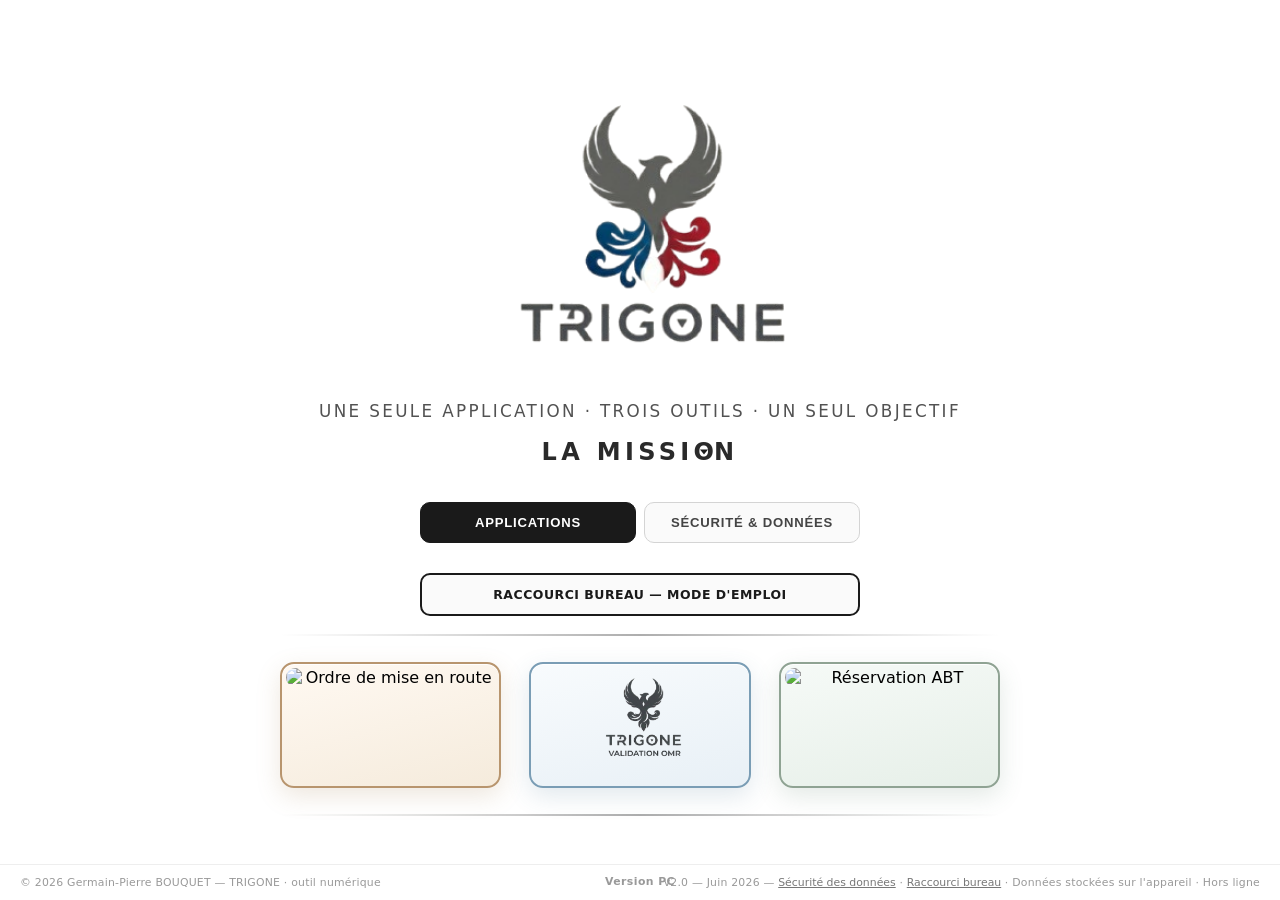
==== index.html @ 3833472f "Add files via upload" ====
<!DOCTYPE html>
<html lang="fr">
<head>
<meta charset="UTF-8">
<meta name="viewport" content="width=device-width, initial-scale=1.0, viewport-fit=cover">
<title>TRIGONE PC</title>
<meta name="theme-color" content="#ffffff">
<meta name="mobile-web-app-capable" content="yes">
<meta name="apple-mobile-web-app-capable" content="yes">
<meta name="apple-mobile-web-app-status-bar-style" content="default">
<meta name="apple-mobile-web-app-title" content="TRIGONE PC">
<meta name="description" content="TRIGONE PC — OMR, Validation OMR et ABT. 100 % local, hors ligne.">
<link rel="manifest" href="manifest.json">
<link rel="icon" type="image/png" sizes="192x192" href="icon-192.png">
<link rel="icon" type="image/png" sizes="512x512" href="icon-512.png">
<link rel="apple-touch-icon" sizes="180x180" href="apple-touch-icon.png">
<style>
:root{
  --safe-top:env(safe-area-inset-top,0px);
  --safe-bottom:env(safe-area-inset-bottom,0px);
  --safe-left:env(safe-area-inset-left,0px);
  --safe-right:env(safe-area-inset-right,0px);
}
*{box-sizing:border-box;-webkit-tap-highlight-color:transparent}
html,body{margin:0;min-height:100%;min-height:100dvh;background:#fff}
body{
  display:flex;align-items:center;justify-content:center;
  padding:calc(16px + var(--safe-top)) calc(14px + var(--safe-right)) calc(16px + var(--safe-bottom)) calc(14px + var(--safe-left));
  font-family:system-ui,-apple-system,'Segoe UI',sans-serif;
}
body.portal-device-pc .FOOTER-C-MOB{display:none}
body.portal-device-pc .FOOTER-C-PC{display:inline}
.SHELL{max-width:min(1280px,100%);width:100%;text-align:center}
.BRAND{margin:clamp(12px,3vw,22px) auto 0;max-width:min(998px,98vw)}
.COVER{width:100%;height:auto;margin:0 auto;display:block}
.TAGLINE{
  margin:clamp(-120px,-13.5vw,-64px) auto clamp(24px,5.5vw,34px);
  padding:0 4px;
}
.TAGLINE .L1{
  margin:0 0 14px;font-weight:500;
  font-size:clamp(.8rem,3.4vw,1.05rem);
  letter-spacing:.14em;text-transform:uppercase;
  color:#525252;line-height:1.45;
}
.TAGLINE .L2{
  margin:0;font-weight:700;
  font-size:clamp(1.1rem,5vw,1.5rem);
  letter-spacing:.18em;text-transform:uppercase;
  color:#2a2a2a;
}
.TAGLINE .L2-O{position:relative;display:inline-block;letter-spacing:0}
.TAGLINE .L2-TRI{
  position:absolute;left:50%;top:52%;
  transform:translate(-50%,-50%);
  width:0;height:0;
  border-left:.18em solid transparent;
  border-right:.18em solid transparent;
  border-top:.22em solid #1a1a1a;
  pointer-events:none;
}
.PORTAL-NAV{
  display:flex;gap:8px;margin:0 auto clamp(18px,4vw,26px);
  width:min(440px,98vw);max-width:100%;
}
.PORTAL-TAB{
  flex:1;padding:12px 10px;border:1.5px solid #d4d4d4;border-radius:10px;
  background:#fafafa;font-weight:700;font-size:clamp(.68rem,2.8vw,.82rem);
  letter-spacing:.06em;text-transform:uppercase;color:#444;cursor:pointer;
  transition:.15s ease;
}
.PORTAL-TAB.active{background:#1a1a1a;color:#fff;border-color:#1a1a1a}
.PORTAL-TAB:active{transform:scale(.98)}
.VIEW.hidden{display:none!important}
.APP-FRAME{margin:0 auto;width:min(720px,98vw);max-width:100%;padding:0}
.APP-BAR{
  height:2px;width:100%;margin:0 auto;border-radius:2px;
  background:linear-gradient(90deg,transparent 0%,rgba(0,0,0,.1) 18%,rgba(0,0,0,.32) 50%,rgba(0,0,0,.1) 82%,transparent 100%);
}
.APP-FRAME .APP-BAR:first-child{margin-bottom:clamp(16px,4vw,22px)}
.APP-FRAME .APP-BAR:last-child{margin-top:clamp(16px,4vw,22px)}
.APP-ROW{
  display:flex;align-items:stretch;justify-content:center;gap:clamp(10px,2.4vw,18px);
  width:100%;
}
.APP-TILE{
  flex:1 1 0;min-width:0;max-width:none;
  display:block;text-decoration:none;color:inherit;cursor:pointer;
  border-radius:14px;padding:4px;
  position:relative;overflow:hidden;
  transition:transform .15s ease,box-shadow .15s ease;
}
.APP-TILE:active{transform:scale(.97)}
.APP-TILE img{
  width:100%;height:auto;display:block;border-radius:10px;position:relative;z-index:0;
  image-rendering:-webkit-optimize-contrast;
}
.APP-TILE-OMR{
  border:2px solid #B8956E;
  background:linear-gradient(165deg,#FFF9F2 0%,#F5EBDC 100%);
  box-shadow:0 8px 24px rgba(160,120,70,.18),inset 0 1px 0 rgba(255,255,255,.9);
}
.APP-TILE-VALID{
  border:2px solid #7A9DB5;
  background:linear-gradient(165deg,#F8FBFD 0%,#E8F0F6 100%);
  box-shadow:0 8px 24px rgba(70,110,140,.16),inset 0 1px 0 rgba(255,255,255,.9);
}
.APP-TILE-ABT{
  border:2px solid #8FA393;
  background:linear-gradient(165deg,#F6FAF7 0%,#E6EFE8 100%);
  box-shadow:0 8px 24px rgba(80,120,95,.16),inset 0 1px 0 rgba(255,255,255,.9);
}
.SEC-PANEL{
  margin:0 auto;width:min(720px,98vw);max-width:100%;
  text-align:left;padding:0 2px clamp(8px,2vw,16px);
}
.SEC-LEAD{
  background:linear-gradient(135deg,#f0f7ff 0%,#fff 55%);
  border:1px solid #c8daf0;border-left:4px solid #1a4a8a;
  border-radius:12px;padding:14px 16px;margin-bottom:14px;
}
.SEC-LEAD strong{display:block;font-size:.92rem;color:#1a1a1a;margin-bottom:6px;letter-spacing:.04em}
.SEC-LEAD p{margin:0;font-size:.82rem;line-height:1.55;color:#444}
.SEC-CARD{
  background:#fff;border:1px solid #e5e5e5;border-left:4px solid #1a1a1a;
  border-radius:12px;padding:14px 16px;margin-bottom:12px;
}
.SEC-CARD h3{
  margin:0 0 8px;font-size:.78rem;font-weight:800;
  letter-spacing:.1em;text-transform:uppercase;color:#1a1a1a;
}
.SEC-CARD p,.SEC-CARD li{
  margin:0 0 8px;font-size:.8rem;line-height:1.55;color:#444;
}
.SEC-CARD ul{margin:0 0 4px;padding-left:18px}
.SEC-CARD li{margin-bottom:6px}
.SEC-CARD li:last-child{margin-bottom:0}
.SEC-CARD p:last-child{margin-bottom:0}
.SEC-OK{
  background:#f4faf5;border-color:#b8dfc4;border-left-color:#2e7d32;
}
.SEC-OK h3{color:#1b5e20}
.SEC-FOOT{
  font-size:.72rem;line-height:1.5;color:#777;text-align:center;
  margin-top:8px;padding:0 6px;
}
.FOOTER-BAR{
  display:grid;
  grid-template-columns:1fr auto 1fr;
  align-items:baseline;
  gap:8px 12px;
  width:min(720px,98vw);max-width:100%;
  margin:clamp(20px,4vw,32px) auto 0;padding:0 4px;
}
.FOOTER-L,.FOOTER-R{
  font-size:clamp(.58rem,2.2vw,.68rem);
  line-height:1.4;color:#999;letter-spacing:.02em;
  margin:0;
}
.FOOTER-L{grid-column:1;text-align:left;flex:1 1 auto;min-width:0}
.FOOTER-C{
  grid-column:2;
  font-size:clamp(.58rem,2.2vw,.68rem);
  line-height:1.4;color:#999;letter-spacing:.04em;
  margin:0;text-align:center;white-space:nowrap;
  font-weight:600;
}
.FOOTER-C-PC{display:inline}
.FOOTER-C-MOB{display:none}
.FOOTER-R{grid-column:3;text-align:right;flex:0 1 auto}
.FOOTER-R button{
  background:none;border:none;padding:0;margin:0;
  font:inherit;color:#777;text-decoration:underline;cursor:pointer;
}
.FOOTER-R button:active{opacity:.7}

@media (min-width:768px){
  .SHELL{max-width:min(720px,94vw);margin:0 auto}
  .BRAND,.TAGLINE,.PORTAL-NAV,.APP-FRAME,.SEC-PANEL{margin-left:auto;margin-right:auto}
  .APP-FRAME,.SEC-PANEL{width:100%}
  .FOOTER-BAR{align-items:baseline}
  .FOOTER-R{white-space:nowrap;flex:0 0 auto}
}

@media (min-width:1024px){
  body{
    align-items:center;
    padding-top:clamp(24px,4vh,40px);
    padding-bottom:calc(52px + var(--safe-bottom));
  }
  .SHELL{
    display:flex;flex-direction:column;align-items:center;
    text-align:center;max-width:920px;width:100%;margin:0 auto;flex:1 0 auto;
  }
  .BRAND{width:100%;max-width:min(680px,88vw);margin:0 auto}
  .TAGLINE{
    width:100%;max-width:680px;
    margin:clamp(-72px,-7vw,-44px) auto clamp(26px,3.5vw,36px)!important;
    padding:0 8px;
  }
  .TAGLINE .L1,.TAGLINE .L2{text-align:center}
  .PORTAL-NAV{width:min(440px,100%);margin:0 auto clamp(22px,3vw,30px)}
  #VIEW-HOME:not(.hidden),#VIEW-SECURITY:not(.hidden){
    width:100%;max-width:780px;margin:0 auto;
  }
  .APP-FRAME{width:100%;max-width:720px;margin:0 auto}
  .APP-ROW{
    gap:clamp(18px,2.2vw,28px);
    align-items:stretch;justify-content:center;
    padding:4px 0;max-width:680px;margin:0 auto;
  }
  .APP-TILE{flex:1 1 0;max-width:210px}
  .APP-TILE:hover{transform:translateY(-4px)}
  .APP-TILE:active{transform:translateY(-1px) scale(.99)}
  .SEC-PANEL{
    width:100%;max-width:780px;margin:0 auto;
    display:grid;grid-template-columns:1fr 1fr;gap:14px 18px;
  }
  .SEC-LEAD,.SEC-FOOT{grid-column:1/-1}
  .FOOTER-BAR{
    position:fixed;left:0;right:0;bottom:0;z-index:40;
    display:flex;width:100%;max-width:none;margin:0;
    padding:10px max(20px,var(--safe-left)) calc(10px + var(--safe-bottom)) max(20px,var(--safe-right));
    border-top:1px solid #eee;background:#fff;
    flex-wrap:nowrap;align-items:baseline;justify-content:space-between;
    gap:16px 24px;box-sizing:border-box;
  }
  .FOOTER-L{text-align:left;flex:0 1 auto;min-width:0}
  .FOOTER-C{
    position:absolute;left:50%;top:50%;
    transform:translate(-50%,-50%);pointer-events:none;
  }
  .FOOTER-R{text-align:right;flex:0 0 auto;white-space:nowrap}
}

@media (min-width:1280px){
  .SHELL{max-width:980px}
  .BRAND{max-width:740px}
  .APP-ROW{max-width:720px}
  .APP-TILE{max-width:228px}
}
.MODAL{
  position:fixed;inset:0;z-index:99;background:rgba(0,0,0,.5);
  display:flex;align-items:center;justify-content:center;padding:20px;
}
.MODAL.hidden{display:none!important}
.MODAL-BOX{
  background:#fff;color:#333;border-radius:16px;padding:22px 18px;max-width:360px;width:100%;
  border-left:4px solid #1a1a1a;
}
.MODAL-BOX h2{margin:0 0 10px;font-size:1rem;color:#1a1a1a;text-transform:uppercase}
.MODAL-INSTALL-LEAD{font-size:.88rem;text-align:center;margin:0 0 10px;color:#444;font-weight:600;line-height:1.45}
.MODAL-INSTALL-TXT{font-size:.82rem;text-align:center;margin:0 0 14px;line-height:1.5;color:#555;white-space:pre-line}
.BTN-INSTALL{
  display:block;width:100%;padding:14px;border:none;border-radius:10px;
  font-weight:800;font-size:.88rem;cursor:pointer;text-transform:uppercase;
  background:#1a1a1a;color:#fff;
}
.BTN-INSTALL-LATER{
  display:block;width:100%;padding:14px;border:none;border-radius:10px;margin-top:8px;
  font-weight:700;font-size:.82rem;cursor:pointer;background:#eee;color:#333;
}
.BTN-PORTAIL-INSTALL{
  display:block;width:min(440px,98vw);max-width:100%;margin:0 auto 18px;padding:12px 16px;
  border:2px solid #1a1a1a;border-radius:10px;background:#fafafa;
  font-weight:700;font-size:.78rem;letter-spacing:.04em;text-transform:uppercase;
  color:#1a1a1a;cursor:pointer;text-decoration:none;text-align:center;box-sizing:border-box;
}
.BTN-PORTAIL-INSTALL:active{background:#eee;transform:scale(.99)}
.INSTALL-CHEMIN{
  display:block;margin:12px 0;padding:10px 12px;background:#f5f5f5;border-radius:8px;
  font-family:Consolas,monospace;font-size:.72rem;word-break:break-all;text-align:left;
  color:#333;line-height:1.45;
}
</style>
</head>
<body class="portal-device-pc">
<div class="SHELL">
  <div class="BRAND">
    <img src="logo-portail.png" class="COVER" alt="TRIGONE" width="677" height="369">
  </div>
  <div class="TAGLINE" id="TAGLINE-HOME">
    <p class="L1">Une seule application · Trois outils · Un seul objectif</p>
    <p class="L2">LA MISSI<span class="L2-O">O<span class="L2-TRI" aria-hidden="true"></span></span>N</p>
  </div>
  <nav class="PORTAL-NAV" aria-label="Navigation portail">
    <button type="button" class="PORTAL-TAB active" data-view="home" onclick="afficherVue('home')">Applications</button>
    <button type="button" class="PORTAL-TAB" data-view="security" onclick="afficherVue('security')">Sécurité &amp; données</button>
  </nav>
  <a class="BTN-PORTAIL-INSTALL" id="LIEN-RACCOURCI-BUREAU" href="#" onclick="return ouvrirInstallateurRaccourci(event)">Raccourci bureau — mode d'emploi</a>
  <div id="VIEW-HOME" class="VIEW">
    <div class="APP-FRAME">
      <div class="APP-BAR" aria-hidden="true"></div>
      <div class="APP-ROW">
        <a class="APP-TILE APP-TILE-OMR" href="omr/index.html" title="Créer et envoyer une demande OMR">
          <img src="omr/logo omr.png" alt="Ordre de mise en route">
        </a>
        <a class="APP-TILE APP-TILE-VALID" href="omr/index.html?mode=valideur" title="Importer et signer une OMR reçue">
          <img src="new validation omr.png" alt="Validation OMR">
        </a>
        <a class="APP-TILE APP-TILE-ABT" href="abt/index.html" title="Réservation prestations voyage">
          <img src="abt/logo abt.png" alt="Réservation ABT">
        </a>
      </div>
      <div class="APP-BAR" aria-hidden="true"></div>
    </div>
  </div>
  <div id="VIEW-SECURITY" class="VIEW hidden">
    <div class="SEC-PANEL">
      <div class="SEC-LEAD">
        <strong>Vos données restent sur votre ordinateur</strong>
        <p>TRIGONE PC est conçu pour un usage professionnel en régiment : <strong>aucun serveur</strong>, <strong>aucun cloud</strong>, <strong>aucun compte</strong>. Tout ce que vous saisissez (OMR, validation, réservations ABT) est enregistré <strong>uniquement sur ce PC</strong>, dans l'espace de stockage du navigateur.</p>
      </div>
      <div class="SEC-CARD SEC-OK">
        <h3>Accès Validation OMR (valideur)</h3>
        <ul>
          <li>La tuile centrale <b>Validation OMR</b> est protégée par un <strong>code d'accès</strong> réservé aux chefs de bureau.</li>
          <li>Le code est demandé à la première ouverture, puis <strong>mémorisé sur cet ordinateur</strong> jusqu'à verrouillage manuel.</li>
          <li>Code par défaut : communiquez-le en interne au régiment (ex. <b>4RIISC-VISA</b>) — modifiable côté développement si besoin.</li>
          <li>Bouton <b>Verrouiller l'accès valideur</b> dans l'app pour exiger le code à nouveau.</li>
        </ul>
      </div>
      <div class="SEC-CARD SEC-OK">
        <h3>Fonctionnement hors ligne</h3>
        <ul>
          <li>L'application tourne <strong>sans connexion Internet</strong> : une fois ouverte depuis le dossier TRIGONE PC, les trois outils restent utilisables hors réseau.</li>
          <li>Aucune mise à jour ni synchronisation automatique en arrière-plan.</li>
          <li>Idéal en cas d'absence de réseau sur site ou en déplacement.</li>
        </ul>
      </div>
      <div class="SEC-CARD">
        <h3>Où sont stockées vos données</h3>
        <ul>
          <li>Brouillons, bibliothèques et archives : <strong>sur ce poste</strong> (navigateur / disque local).</li>
          <li><strong>Rien n'est transmis automatiquement</strong> vers un serveur externe, une base centralisée ou un tiers.</li>
          <li>Pas de tracking, pas de télémétrie, pas de connexion obligatoire.</li>
        </ul>
      </div>
      <div class="SEC-CARD">
        <h3>Quand vos données quittent le PC</h3>
        <ul>
          <li><strong>Uniquement si vous le décidez</strong> : envoi par e-mail, export PDF, fichier <b>.omr</b> ou pièce jointe que vous choisissez vous-même.</li>
          <li>TRIGONE ne joint pas de fichier à votre place sans action de votre part.</li>
          <li>Vous gardez le contrôle de chaque diffusion vers le valideur, l'échelon ou le référent ABT.</li>
        </ul>
      </div>
      <div class="SEC-CARD">
        <h3>Bonnes pratiques</h3>
        <ul>
          <li>Verrouillez votre session Windows lorsque vous quittez le poste.</li>
          <li>Ne videz pas les données du navigateur sans avoir exporté ou archivé vos dossiers importants.</li>
          <li>Conservez une copie des PDF ou fichiers <b>.omr</b> envoyés si vous en avez besoin ultérieurement.</li>
          <li>La responsabilité des données incombe au <strong>utilisateur de ce poste</strong>, comme pour tout document de travail local.</li>
        </ul>
      </div>
      <p class="SEC-FOOT">TRIGONE PC · OMR · Validation OMR · ABT · Version locale — Juin 2026</p>
    </div>
  </div>
  <div class="FOOTER-BAR">
    <p class="FOOTER-L">© 2026 Germain-Pierre BOUQUET — TRIGONE · outil numérique</p>
    <p class="FOOTER-C"><span class="FOOTER-C-MOB">Version Android / Apple</span><span class="FOOTER-C-PC">Version PC</span></p>
    <p class="FOOTER-R">v2.0 — Juin 2026 — <button type="button" onclick="afficherVue('security')">Sécurité des données</button> · <button type="button" onclick="afficherInstructionsRaccourci()">Raccourci bureau</button> · Données stockées sur l'appareil · Hors ligne</p>
  </div>
</div>

<div id="MODAL-INSTALL" class="MODAL hidden">
  <div class="MODAL-BOX">
    <h2 id="INSTALL-TITRE">Raccourci sur le bureau</h2>
    <p id="INSTALL-LEAD" class="MODAL-INSTALL-LEAD"></p>
    <p id="INSTALL-TEXTE" class="MODAL-INSTALL-TXT"></p>
    <code id="INSTALL-CHEMIN" class="INSTALL-CHEMIN hidden"></code>
    <button type="button" class="BTN-INSTALL hidden" id="BTN-LANCER-VBS" onclick="lancerVbsLocal()">Lancer l'installateur maintenant</button>
    <button type="button" class="BTN-INSTALL-LATER" onclick="fermerModalInstall()">Fermer</button>
  </div>
</div>

<script>
function $(id){return document.getElementById(id);}

function cheminDossierTrigone(){
  if(location.protocol!=='file:')return '';
  try{
    var p=decodeURIComponent(location.pathname||'');
    if(p.charAt(0)==='/')p=p.slice(1);
    p=p.replace(/\//g,'\\');
    if(/^[A-Za-z]:/.test(p))p=p.charAt(0).toUpperCase()+p.slice(1);
    p=p.replace(/\\index\.html$/i,'');
    return p;
  }catch(e){return '';}
}

function texteInstructionsRaccourci(){
  var dossier=cheminDossierTrigone();
  var cheminVbs=dossier?dossier+'\\!! CREER RACCOURCI BUREAU.vbs':'Documents\\TRIGONE pc\\!! CREER RACCOURCI BUREAU.vbs';
  return {
    lead:'Le navigateur <b>ne peut pas</b> creer le raccourci tout seul (meme si une notification apparait).',
    txt:'<b>3 etapes :</b>\n\n'+
      '1. Fermez cette fenetre ou minimisez le navigateur\n'+
      '2. Ouvrez le dossier ci-dessous dans l\'Explorateur Windows\n'+
      '3. Double-cliquez le fichier :\n   <b>!! CREER RACCOURCI BUREAU.vbs</b>\n\n'+
      'Une fenetre confirmera : « Raccourci cree sur le bureau ».\n'+
      'Ne lancez <b>pas</b> un fichier depuis Telechargements.',
    chemin:cheminVbs,
    peutLancerVbs:location.protocol==='file:'
  };
}

function afficherInstructionsRaccourci(){
  var info=texteInstructionsRaccourci();
  var lead=$('INSTALL-LEAD'),txt=$('INSTALL-TEXTE'),chemin=$('INSTALL-CHEMIN'),btn=$('BTN-LANCER-VBS');
  if(lead)lead.innerHTML=info.lead;
  if(txt)txt.innerHTML=info.txt.replace(/\n/g,'<br>');
  if(chemin){
    chemin.textContent=info.chemin;
    chemin.classList.remove('hidden');
  }
  if(btn){
    btn.classList.toggle('hidden',!info.peutLancerVbs);
  }
  $('MODAL-INSTALL').classList.remove('hidden');
}

function ouvrirInstallateurRaccourci(e){
  if(e&&e.preventDefault)e.preventDefault();
  afficherInstructionsRaccourci();
  return false;
}

function lancerVbsLocal(){
  if(location.protocol!=='file:'){
    alert('Ouvrez d\'abord TRIGONE pc depuis le dossier Documents (double-clic index.html ou LANCER-TRIGONE-PC.bat).');
    return;
  }
  window.location.href='INSTALLER-SUR-BUREAU.vbs';
}

function fermerModalInstall(){
  $('MODAL-INSTALL').classList.add('hidden');
}

function afficherVue(vue){
  var home=document.getElementById('VIEW-HOME');
  var sec=document.getElementById('VIEW-SECURITY');
  var tag=document.getElementById('TAGLINE-HOME');
  if(!home||!sec)return;
  home.classList.toggle('hidden',vue!=='home');
  sec.classList.toggle('hidden',vue!=='security');
  if(tag)tag.classList.toggle('hidden',vue!=='home');
  document.querySelectorAll('.PORTAL-TAB').forEach(function(btn){
    btn.classList.toggle('active',btn.getAttribute('data-view')===vue);
  });
  try{
    var hash=vue==='security'?'#securite':'#accueil';
    history.replaceState(null,'',hash);
  }catch(e){}
  if(vue==='security')window.scrollTo({top:0,behavior:'smooth'});
}

(function initHash(){
  try{
    if(location.hash==='#securite')afficherVue('security');
  }catch(e){}
})();

if('serviceWorker' in navigator&&(location.protocol==='http:'||location.protocol==='https:')){
  window.addEventListener('load',function(){
    navigator.serviceWorker.register('./sw.js').catch(function(){});
  });
}
</script>
</body>
</html>
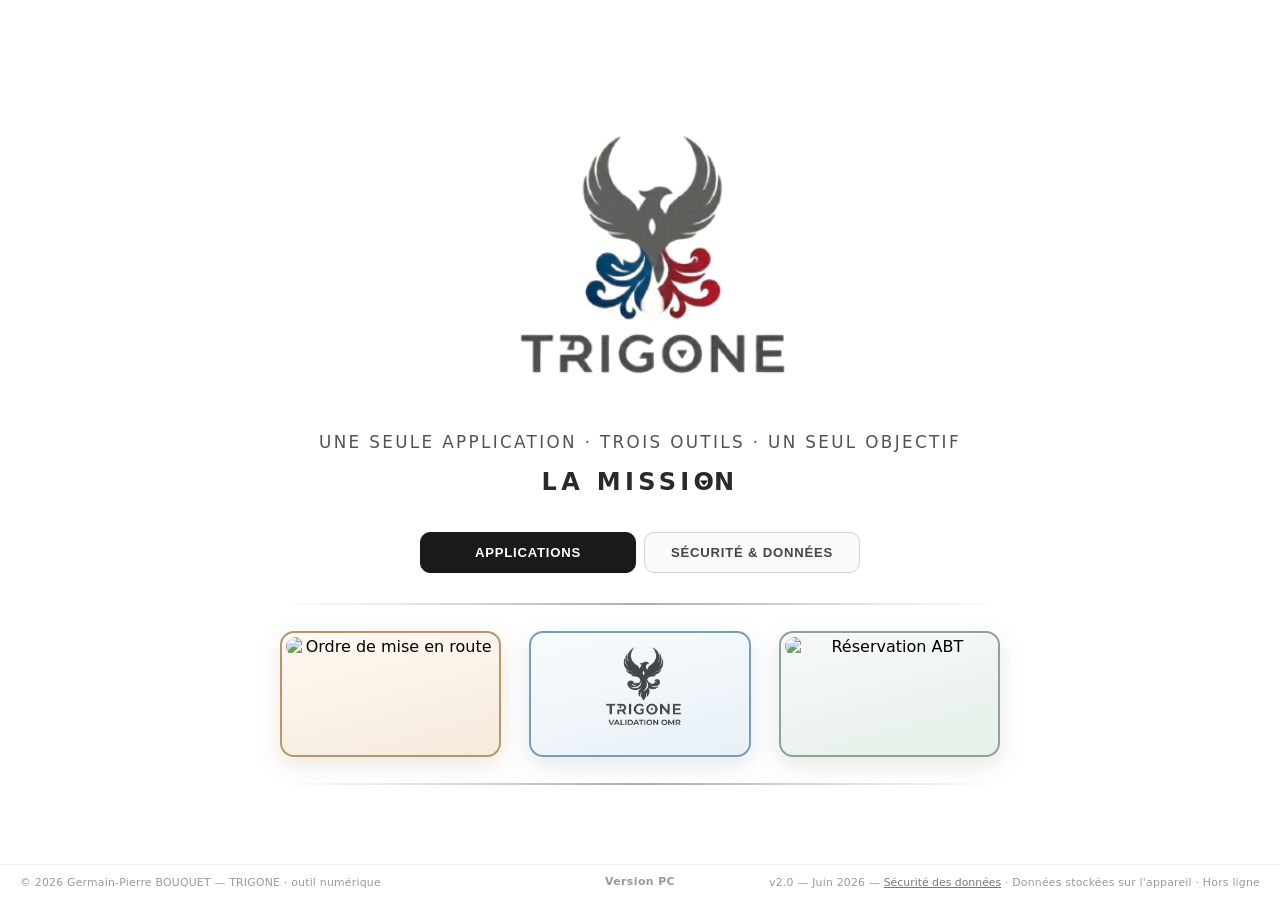
==== commit 8c7662de: "Add files via upload" ====
--- a/index.html
+++ b/index.html
@@ -239,39 +239,6 @@
   .APP-ROW{max-width:720px}
   .APP-TILE{max-width:228px}
 }
-.MODAL{
-  position:fixed;inset:0;z-index:99;background:rgba(0,0,0,.5);
-  display:flex;align-items:center;justify-content:center;padding:20px;
-}
-.MODAL.hidden{display:none!important}
-.MODAL-BOX{
-  background:#fff;color:#333;border-radius:16px;padding:22px 18px;max-width:360px;width:100%;
-  border-left:4px solid #1a1a1a;
-}
-.MODAL-BOX h2{margin:0 0 10px;font-size:1rem;color:#1a1a1a;text-transform:uppercase}
-.MODAL-INSTALL-LEAD{font-size:.88rem;text-align:center;margin:0 0 10px;color:#444;font-weight:600;line-height:1.45}
-.MODAL-INSTALL-TXT{font-size:.82rem;text-align:center;margin:0 0 14px;line-height:1.5;color:#555;white-space:pre-line}
-.BTN-INSTALL{
-  display:block;width:100%;padding:14px;border:none;border-radius:10px;
-  font-weight:800;font-size:.88rem;cursor:pointer;text-transform:uppercase;
-  background:#1a1a1a;color:#fff;
-}
-.BTN-INSTALL-LATER{
-  display:block;width:100%;padding:14px;border:none;border-radius:10px;margin-top:8px;
-  font-weight:700;font-size:.82rem;cursor:pointer;background:#eee;color:#333;
-}
-.BTN-PORTAIL-INSTALL{
-  display:block;width:min(440px,98vw);max-width:100%;margin:0 auto 18px;padding:12px 16px;
-  border:2px solid #1a1a1a;border-radius:10px;background:#fafafa;
-  font-weight:700;font-size:.78rem;letter-spacing:.04em;text-transform:uppercase;
-  color:#1a1a1a;cursor:pointer;text-decoration:none;text-align:center;box-sizing:border-box;
-}
-.BTN-PORTAIL-INSTALL:active{background:#eee;transform:scale(.99)}
-.INSTALL-CHEMIN{
-  display:block;margin:12px 0;padding:10px 12px;background:#f5f5f5;border-radius:8px;
-  font-family:Consolas,monospace;font-size:.72rem;word-break:break-all;text-align:left;
-  color:#333;line-height:1.45;
-}
 </style>
 </head>
 <body class="portal-device-pc">
@@ -287,7 +254,6 @@
     <button type="button" class="PORTAL-TAB active" data-view="home" onclick="afficherVue('home')">Applications</button>
     <button type="button" class="PORTAL-TAB" data-view="security" onclick="afficherVue('security')">Sécurité &amp; données</button>
   </nav>
-  <a class="BTN-PORTAIL-INSTALL" id="LIEN-RACCOURCI-BUREAU" href="#" onclick="return ouvrirInstallateurRaccourci(event)">Raccourci bureau — mode d'emploi</a>
   <div id="VIEW-HOME" class="VIEW">
     <div class="APP-FRAME">
       <div class="APP-BAR" aria-hidden="true"></div>
@@ -359,85 +325,11 @@
   <div class="FOOTER-BAR">
     <p class="FOOTER-L">© 2026 Germain-Pierre BOUQUET — TRIGONE · outil numérique</p>
     <p class="FOOTER-C"><span class="FOOTER-C-MOB">Version Android / Apple</span><span class="FOOTER-C-PC">Version PC</span></p>
-    <p class="FOOTER-R">v2.0 — Juin 2026 — <button type="button" onclick="afficherVue('security')">Sécurité des données</button> · <button type="button" onclick="afficherInstructionsRaccourci()">Raccourci bureau</button> · Données stockées sur l'appareil · Hors ligne</p>
+    <p class="FOOTER-R">v2.0 — Juin 2026 — <button type="button" onclick="afficherVue('security')">Sécurité des données</button> · Données stockées sur l'appareil · Hors ligne</p>
   </div>
 </div>
 
-<div id="MODAL-INSTALL" class="MODAL hidden">
-  <div class="MODAL-BOX">
-    <h2 id="INSTALL-TITRE">Raccourci sur le bureau</h2>
-    <p id="INSTALL-LEAD" class="MODAL-INSTALL-LEAD"></p>
-    <p id="INSTALL-TEXTE" class="MODAL-INSTALL-TXT"></p>
-    <code id="INSTALL-CHEMIN" class="INSTALL-CHEMIN hidden"></code>
-    <button type="button" class="BTN-INSTALL hidden" id="BTN-LANCER-VBS" onclick="lancerVbsLocal()">Lancer l'installateur maintenant</button>
-    <button type="button" class="BTN-INSTALL-LATER" onclick="fermerModalInstall()">Fermer</button>
-  </div>
-</div>
-
 <script>
-function $(id){return document.getElementById(id);}
-
-function cheminDossierTrigone(){
-  if(location.protocol!=='file:')return '';
-  try{
-    var p=decodeURIComponent(location.pathname||'');
-    if(p.charAt(0)==='/')p=p.slice(1);
-    p=p.replace(/\//g,'\\');
-    if(/^[A-Za-z]:/.test(p))p=p.charAt(0).toUpperCase()+p.slice(1);
-    p=p.replace(/\\index\.html$/i,'');
-    return p;
-  }catch(e){return '';}
-}
-
-function texteInstructionsRaccourci(){
-  var dossier=cheminDossierTrigone();
-  var cheminVbs=dossier?dossier+'\\!! CREER RACCOURCI BUREAU.vbs':'Documents\\TRIGONE pc\\!! CREER RACCOURCI BUREAU.vbs';
-  return {
-    lead:'Le navigateur <b>ne peut pas</b> creer le raccourci tout seul (meme si une notification apparait).',
-    txt:'<b>3 etapes :</b>\n\n'+
-      '1. Fermez cette fenetre ou minimisez le navigateur\n'+
-      '2. Ouvrez le dossier ci-dessous dans l\'Explorateur Windows\n'+
-      '3. Double-cliquez le fichier :\n   <b>!! CREER RACCOURCI BUREAU.vbs</b>\n\n'+
-      'Une fenetre confirmera : « Raccourci cree sur le bureau ».\n'+
-      'Ne lancez <b>pas</b> un fichier depuis Telechargements.',
-    chemin:cheminVbs,
-    peutLancerVbs:location.protocol==='file:'
-  };
-}
-
-function afficherInstructionsRaccourci(){
-  var info=texteInstructionsRaccourci();
-  var lead=$('INSTALL-LEAD'),txt=$('INSTALL-TEXTE'),chemin=$('INSTALL-CHEMIN'),btn=$('BTN-LANCER-VBS');
-  if(lead)lead.innerHTML=info.lead;
-  if(txt)txt.innerHTML=info.txt.replace(/\n/g,'<br>');
-  if(chemin){
-    chemin.textContent=info.chemin;
-    chemin.classList.remove('hidden');
-  }
-  if(btn){
-    btn.classList.toggle('hidden',!info.peutLancerVbs);
-  }
-  $('MODAL-INSTALL').classList.remove('hidden');
-}
-
-function ouvrirInstallateurRaccourci(e){
-  if(e&&e.preventDefault)e.preventDefault();
-  afficherInstructionsRaccourci();
-  return false;
-}
-
-function lancerVbsLocal(){
-  if(location.protocol!=='file:'){
-    alert('Ouvrez d\'abord TRIGONE pc depuis le dossier Documents (double-clic index.html ou LANCER-TRIGONE-PC.bat).');
-    return;
-  }
-  window.location.href='INSTALLER-SUR-BUREAU.vbs';
-}
-
-function fermerModalInstall(){
-  $('MODAL-INSTALL').classList.add('hidden');
-}
-
 function afficherVue(vue){
   var home=document.getElementById('VIEW-HOME');
   var sec=document.getElementById('VIEW-SECURITY');
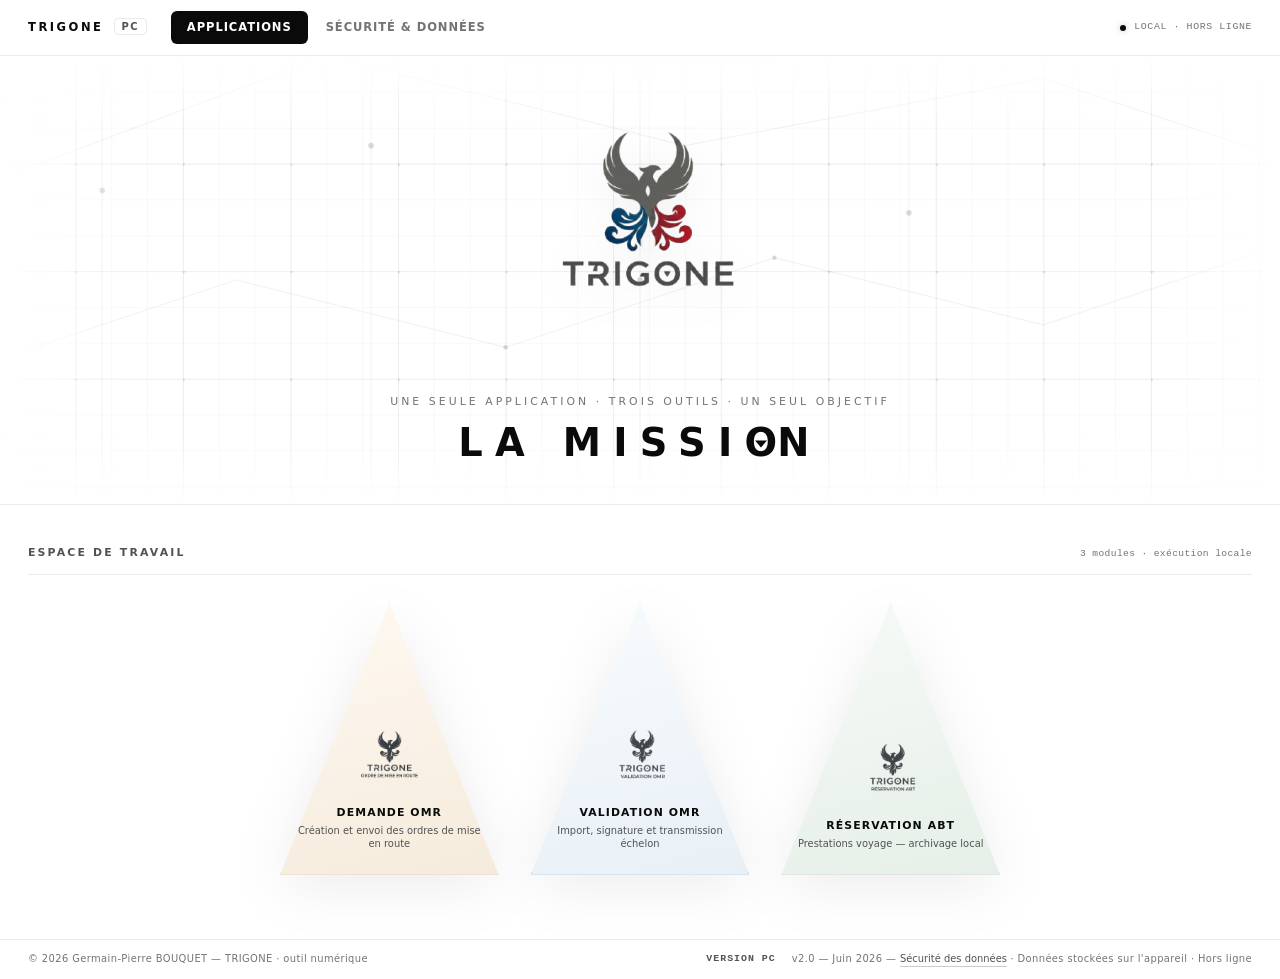
==== commit 849fda22: "Add files via upload" ====
--- a/index.html
+++ b/index.html
@@ -2,7 +2,7 @@
 <html lang="fr">
 <head>
 <meta charset="UTF-8">
-<meta name="viewport" content="width=device-width, initial-scale=1.0, viewport-fit=cover">
+<meta name="viewport" content="width=device-width, initial-scale=1.0">
 <title>TRIGONE PC</title>
 <meta name="theme-color" content="#ffffff">
 <meta name="mobile-web-app-capable" content="yes">
@@ -16,317 +16,490 @@
 <link rel="apple-touch-icon" sizes="180x180" href="apple-touch-icon.png">
 <style>
 :root{
-  --safe-top:env(safe-area-inset-top,0px);
-  --safe-bottom:env(safe-area-inset-bottom,0px);
-  --safe-left:env(safe-area-inset-left,0px);
-  --safe-right:env(safe-area-inset-right,0px);
-}
-*{box-sizing:border-box;-webkit-tap-highlight-color:transparent}
-html,body{margin:0;min-height:100%;min-height:100dvh;background:#fff}
+  --bg:#ffffff;
+  --bg-elevated:#fafafa;
+  --bg-panel:#fafafa;
+  --bg-hover:#f5f5f5;
+  --border:rgba(0,0,0,.08);
+  --border-strong:rgba(0,0,0,.14);
+  --text:#0a0a0a;
+  --text-muted:#525252;
+  --text-dim:#737373;
+  --header-h:56px;
+  --footer-h:44px;
+  --font:-apple-system,BlinkMacSystemFont,'Segoe UI',system-ui,sans-serif;
+  --mono:Consolas,'Cascadia Mono','Segoe UI Mono',monospace;
+  --ease:cubic-bezier(.16,1,.3,1);
+  --omr:#B8956E;
+  --valid:#7A9DB5;
+  --abt:#8FA393;
+}
+*,*::before,*::after{box-sizing:border-box;-webkit-tap-highlight-color:transparent}
+html{scroll-behavior:smooth}
+html,body{margin:0;min-height:100%;background:var(--bg);color:var(--text)}
 body{
-  display:flex;align-items:center;justify-content:center;
-  padding:calc(16px + var(--safe-top)) calc(14px + var(--safe-right)) calc(16px + var(--safe-bottom)) calc(14px + var(--safe-left));
-  font-family:system-ui,-apple-system,'Segoe UI',sans-serif;
-}
+  font-family:var(--font);
+  font-size:14px;
+  line-height:1.5;
+  -webkit-font-smoothing:antialiased;
+  background:#fff;
+}
+
+.PORTAL{position:relative;z-index:1;min-height:100vh;display:flex;flex-direction:column}
+
+/* —— Barre supérieure —— */
+.PORTAL-HEADER{
+  position:sticky;top:0;z-index:100;height:var(--header-h);
+  background:rgba(255,255,255,.88);
+  backdrop-filter:blur(16px) saturate(1.4);
+  -webkit-backdrop-filter:blur(16px) saturate(1.4);
+  border-bottom:1px solid var(--border);
+}
+.PORTAL-HEADER-INNER{
+  max-width:1280px;height:100%;margin:0 auto;padding:0 28px;
+  display:flex;align-items:center;gap:24px;
+}
+.PORTAL-MARK{
+  font-size:.72rem;font-weight:800;letter-spacing:.22em;text-transform:uppercase;
+  color:var(--text);white-space:nowrap;flex-shrink:0;
+}
+.PORTAL-MARK span{
+  color:var(--text-muted);font-weight:600;margin-left:.35em;
+  padding:2px 7px;border:1px solid var(--border);border-radius:4px;
+  font-size:.62rem;letter-spacing:.14em;vertical-align:middle;
+}
+.PORTAL-NAV{
+  display:flex;gap:2px;margin:0;flex:1;
+}
+.PORTAL-TAB{
+  padding:8px 16px;border:none;border-radius:6px;
+  background:transparent;font:inherit;font-size:.72rem;font-weight:600;
+  letter-spacing:.08em;text-transform:uppercase;color:var(--text-dim);
+  cursor:pointer;transition:color .2s var(--ease),background .2s var(--ease);
+}
+.PORTAL-TAB:hover{color:var(--text);background:rgba(0,0,0,.04)}
+.PORTAL-TAB.active{color:#fff;background:#0a0a0a}
+.PORTAL-STATUS{
+  display:flex;align-items:center;gap:8px;flex-shrink:0;
+  font-family:var(--mono);font-size:.62rem;letter-spacing:.06em;
+  color:var(--text-dim);text-transform:uppercase;
+}
+.STATUS-DOT{
+  width:6px;height:6px;border-radius:50%;background:#0a0a0a;
+  box-shadow:0 0 6px rgba(0,0,0,.25);
+  animation:pulse 3s ease-in-out infinite;
+}
+@keyframes pulse{0%,100%{opacity:1}50%{opacity:.45}}
+
+/* —— Contenu principal —— */
+.PORTAL-MAIN{flex:1;display:flex;flex-direction:column}
+.SHELL{
+  max-width:1280px;width:100%;margin:0 auto;padding:0 28px;
+  flex:1;display:flex;flex-direction:column;
+}
+
+/* —— Fond réseau (partagé accueil + sécurité) —— */
+.NET-PANEL{
+  position:relative;overflow:hidden;background:#fff;
+}
+.NET-BG{
+  position:absolute;inset:0;z-index:0;pointer-events:none;overflow:hidden;
+}
+.NET-SVG{position:absolute;width:100%;height:100%;display:block}
+.NET-SCAN{
+  position:absolute;left:0;right:0;height:2px;z-index:1;
+  background:linear-gradient(90deg,transparent 0%,rgba(0,0,0,.08) 20%,rgba(0,0,0,.18) 50%,rgba(0,0,0,.08) 80%,transparent 100%);
+  animation:heroScan 9s ease-in-out infinite;opacity:.7;
+}
+.NET-FADE{
+  position:absolute;inset:0;z-index:1;pointer-events:none;
+  background:
+    linear-gradient(to bottom,#fff 0%,transparent 16%,transparent 84%,#fff 100%),
+    linear-gradient(to right,#fff 0%,transparent 10%,transparent 90%,#fff 100%);
+}
+.NET-PULSE{animation:netNodePulse 3.5s ease-in-out infinite}
+.NET-PULSE-d1{animation-delay:.8s}
+.NET-PULSE-d2{animation-delay:1.6s}
+.NET-PULSE-d3{animation-delay:2.4s}
+@keyframes heroScan{
+  0%{top:-2%;opacity:0}
+  8%{opacity:.75}
+  92%{opacity:.75}
+  100%{top:102%;opacity:0}
+}
+@keyframes netNodePulse{
+  0%,100%{opacity:.35}
+  50%{opacity:.95}
+}
+
+/* —— Hero accueil —— */
+.HERO{
+  margin:0 -28px 40px;
+  padding:52px 28px 40px;
+  text-align:center;
+  border-bottom:1px solid var(--border);
+}
+.HERO-INNER{position:relative;z-index:2}
+.BRAND{
+  margin:0 auto 24px;max-width:480px;padding:0;
+}
+.COVER{
+  width:100%;height:auto;display:block;
+  filter:drop-shadow(0 8px 24px rgba(0,0,0,.06));
+}
+.TAGLINE{margin:0 auto;max-width:640px}
+.TAGLINE .L1{
+  margin:0 0 12px;font-weight:500;font-size:.68rem;
+  letter-spacing:.28em;text-transform:uppercase;color:var(--text-dim);
+}
+.TAGLINE .L2{
+  margin:0;font-weight:700;font-size:clamp(1.6rem,4vw,2.4rem);
+  letter-spacing:.32em;text-transform:uppercase;color:var(--text);
+  line-height:1.1;
+}
+.TAGLINE .L2-O{position:relative;display:inline-block;letter-spacing:0}
+.TAGLINE .L2-TRI{
+  position:absolute;left:50%;top:52%;transform:translate(-50%,-50%);
+  width:0;height:0;
+  border-left:.16em solid transparent;border-right:.16em solid transparent;
+  border-top:.2em solid #0a0a0a;pointer-events:none;
+}
+
+.VIEW.hidden{display:none!important}
+
+/* —— Grille applications —— */
+.APP-SECTION{margin-bottom:48px}
+.APP-SECTION-HEAD{
+  display:flex;align-items:baseline;justify-content:space-between;
+  margin-bottom:24px;padding-bottom:12px;border-bottom:1px solid var(--border);
+}
+.APP-SECTION-HEAD h2{
+  margin:0;font-size:.68rem;font-weight:700;letter-spacing:.2em;
+  text-transform:uppercase;color:var(--text-muted);
+}
+.APP-SECTION-HEAD span{
+  font-family:var(--mono);font-size:.6rem;color:var(--text-dim);letter-spacing:.04em;
+}
+.APP-FRAME{
+  display:flex;justify-content:center;align-items:flex-end;
+  gap:clamp(14px,3vw,32px);max-width:720px;margin:0 auto;padding:4px 0 16px;
+}
+.APP-TRI{
+  flex:1 1 0;max-width:220px;text-decoration:none;color:inherit;
+  transition:transform .35s var(--ease),filter .35s var(--ease);
+  filter:drop-shadow(0 10px 28px rgba(0,0,0,.08));
+}
+.APP-TRI:hover{transform:translateY(-10px);filter:drop-shadow(0 20px 44px rgba(0,0,0,.14))}
+.APP-TRI-SHAPE{
+  clip-path:polygon(50% 0%,100% 100%,0% 100%);
+  padding:64px 12px 24px;
+  display:flex;flex-direction:column;align-items:center;justify-content:flex-end;
+  text-align:center;min-height:272px;position:relative;
+}
+.APP-TRI img{
+  width:min(100%,128px);height:auto;display:block;margin-bottom:12px;
+  position:relative;z-index:1;
+  image-rendering:-webkit-optimize-contrast;
+}
+.APP-TRI .APP-TILE-LBL{
+  position:relative;z-index:1;display:block;
+  font-size:.68rem;font-weight:700;letter-spacing:.1em;text-transform:uppercase;
+  color:var(--text);margin-bottom:4px;line-height:1.3;
+}
+.APP-TRI .APP-TILE-SUB{
+  position:relative;z-index:1;display:block;
+  font-size:.62rem;color:var(--text-muted);line-height:1.35;
+}
+.APP-TRI-ARR{
+  position:absolute;top:18%;left:50%;transform:translateX(-50%);
+  font-size:.75rem;color:var(--text-dim);opacity:0;z-index:2;
+  transition:opacity .25s,top .25s var(--ease);
+}
+.APP-TRI:hover .APP-TRI-ARR{opacity:1;top:16%}
+
+.APP-TRI-OMR .APP-TRI-SHAPE{
+  background:linear-gradient(165deg,#FFF9F2 0%,#F5EBDC 100%);
+  box-shadow:inset 0 0 0 1px rgba(184,149,110,.35);
+}
+.APP-TRI-OMR:hover .APP-TRI-SHAPE{box-shadow:inset 0 0 0 1px rgba(184,149,110,.6),0 0 40px rgba(184,149,110,.15)}
+.APP-TRI-VALID .APP-TRI-SHAPE{
+  background:linear-gradient(165deg,#F8FBFD 0%,#E8F0F6 100%);
+  box-shadow:inset 0 0 0 1px rgba(122,157,181,.35);
+}
+.APP-TRI-VALID:hover .APP-TRI-SHAPE{box-shadow:inset 0 0 0 1px rgba(122,157,181,.6),0 0 40px rgba(122,157,181,.15)}
+.APP-TRI-ABT .APP-TRI-SHAPE{
+  background:linear-gradient(165deg,#F6FAF7 0%,#E6EFE8 100%);
+  box-shadow:inset 0 0 0 1px rgba(143,163,147,.35);
+}
+.APP-TRI-ABT:hover .APP-TRI-SHAPE{box-shadow:inset 0 0 0 1px rgba(143,163,147,.6),0 0 40px rgba(143,163,147,.15)}
+
+.APP-TILE,.APP-TILE-OMR,.APP-TILE-VALID,.APP-TILE-ABT{display:none}
+
+.APP-BAR{display:none}
+
+/* —— Onglet sécurité —— */
+.SEC-HERO{
+  margin:0 -28px 0;
+  padding:44px 28px 36px;
+  text-align:center;
+  border-bottom:1px solid var(--border);
+}
+.SEC-HERO-INNER{position:relative;z-index:2;max-width:640px;margin:0 auto}
+.SEC-HERO h1{
+  margin:0 0 10px;font-size:clamp(1.35rem,3vw,1.75rem);font-weight:700;
+  letter-spacing:.14em;text-transform:uppercase;color:var(--text);
+}
+.SEC-HERO p{
+  margin:0;font-size:.82rem;line-height:1.6;color:var(--text-muted);
+  letter-spacing:.02em;
+}
+.SEC-BODY{
+  max-width:720px;margin:0 auto;
+  padding:32px 0 48px;
+}
+.SEC-LIST{
+  display:flex;flex-direction:column;gap:0;
+  border:1px solid var(--border);border-radius:10px;overflow:hidden;
+  background:#fff;
+}
+.SEC-ITEM{
+  padding:22px 24px;
+  border-bottom:1px solid var(--border);
+}
+.SEC-ITEM:last-child{border-bottom:none}
+.SEC-ITEM h3{
+  margin:0 0 10px;font-size:.65rem;font-weight:700;
+  letter-spacing:.18em;text-transform:uppercase;color:var(--text);
+  font-family:var(--mono);
+}
+.SEC-ITEM p,.SEC-ITEM li{
+  margin:0 0 8px;font-size:.82rem;line-height:1.65;color:var(--text-muted);
+}
+.SEC-ITEM ul{margin:0;padding-left:18px}
+.SEC-ITEM li{margin-bottom:5px}
+.SEC-ITEM li:last-child{margin-bottom:0}
+.SEC-ITEM p:last-child{margin-bottom:0}
+.SEC-ITEM strong{color:var(--text);font-weight:600}
+.SEC-FOOT{
+  font-family:var(--mono);font-size:.6rem;letter-spacing:.1em;
+  color:var(--text-dim);text-align:center;margin-top:20px;
+}
+
+/* —— Pied de page —— */
+.FOOTER-BAR{
+  margin-top:auto;
+  border-top:1px solid var(--border);
+  background:rgba(255,255,255,.92);
+  backdrop-filter:blur(12px);
+}
+.FOOTER-INNER{
+  max-width:1280px;margin:0 auto;padding:12px 28px;
+  display:flex;align-items:center;justify-content:space-between;gap:16px;
+  flex-wrap:wrap;
+}
+.FOOTER-L,.FOOTER-R,.FOOTER-C{
+  margin:0;font-size:.62rem;line-height:1.45;color:var(--text-dim);
+  letter-spacing:.04em;
+}
+.FOOTER-L{flex:1;min-width:0}
+.FOOTER-C{
+  font-family:var(--mono);font-weight:600;letter-spacing:.1em;
+  text-transform:uppercase;color:var(--text-muted);white-space:nowrap;
+}
+.FOOTER-R{flex-shrink:0;text-align:right}
+.FOOTER-R button{
+  background:none;border:none;padding:0;margin:0;
+  font:inherit;color:var(--text-muted);text-decoration:none;
+  cursor:pointer;border-bottom:1px solid rgba(0,0,0,.2);
+  transition:color .15s,border-color .15s;
+}
+.FOOTER-R button:hover{color:var(--text);border-color:var(--text)}
 body.portal-device-pc .FOOTER-C-MOB{display:none}
 body.portal-device-pc .FOOTER-C-PC{display:inline}
-.SHELL{max-width:min(1280px,100%);width:100%;text-align:center}
-.BRAND{margin:clamp(12px,3vw,22px) auto 0;max-width:min(998px,98vw)}
-.COVER{width:100%;height:auto;margin:0 auto;display:block}
-.TAGLINE{
-  margin:clamp(-120px,-13.5vw,-64px) auto clamp(24px,5.5vw,34px);
-  padding:0 4px;
-}
-.TAGLINE .L1{
-  margin:0 0 14px;font-weight:500;
-  font-size:clamp(.8rem,3.4vw,1.05rem);
-  letter-spacing:.14em;text-transform:uppercase;
-  color:#525252;line-height:1.45;
-}
-.TAGLINE .L2{
-  margin:0;font-weight:700;
-  font-size:clamp(1.1rem,5vw,1.5rem);
-  letter-spacing:.18em;text-transform:uppercase;
-  color:#2a2a2a;
-}
-.TAGLINE .L2-O{position:relative;display:inline-block;letter-spacing:0}
-.TAGLINE .L2-TRI{
-  position:absolute;left:50%;top:52%;
-  transform:translate(-50%,-50%);
-  width:0;height:0;
-  border-left:.18em solid transparent;
-  border-right:.18em solid transparent;
-  border-top:.22em solid #1a1a1a;
-  pointer-events:none;
-}
-.PORTAL-NAV{
-  display:flex;gap:8px;margin:0 auto clamp(18px,4vw,26px);
-  width:min(440px,98vw);max-width:100%;
-}
-.PORTAL-TAB{
-  flex:1;padding:12px 10px;border:1.5px solid #d4d4d4;border-radius:10px;
-  background:#fafafa;font-weight:700;font-size:clamp(.68rem,2.8vw,.82rem);
-  letter-spacing:.06em;text-transform:uppercase;color:#444;cursor:pointer;
-  transition:.15s ease;
-}
-.PORTAL-TAB.active{background:#1a1a1a;color:#fff;border-color:#1a1a1a}
-.PORTAL-TAB:active{transform:scale(.98)}
-.VIEW.hidden{display:none!important}
-.APP-FRAME{margin:0 auto;width:min(720px,98vw);max-width:100%;padding:0}
-.APP-BAR{
-  height:2px;width:100%;margin:0 auto;border-radius:2px;
-  background:linear-gradient(90deg,transparent 0%,rgba(0,0,0,.1) 18%,rgba(0,0,0,.32) 50%,rgba(0,0,0,.1) 82%,transparent 100%);
-}
-.APP-FRAME .APP-BAR:first-child{margin-bottom:clamp(16px,4vw,22px)}
-.APP-FRAME .APP-BAR:last-child{margin-top:clamp(16px,4vw,22px)}
-.APP-ROW{
-  display:flex;align-items:stretch;justify-content:center;gap:clamp(10px,2.4vw,18px);
-  width:100%;
-}
-.APP-TILE{
-  flex:1 1 0;min-width:0;max-width:none;
-  display:block;text-decoration:none;color:inherit;cursor:pointer;
-  border-radius:14px;padding:4px;
-  position:relative;overflow:hidden;
-  transition:transform .15s ease,box-shadow .15s ease;
-}
-.APP-TILE:active{transform:scale(.97)}
-.APP-TILE img{
-  width:100%;height:auto;display:block;border-radius:10px;position:relative;z-index:0;
-  image-rendering:-webkit-optimize-contrast;
-}
-.APP-TILE-OMR{
-  border:2px solid #B8956E;
-  background:linear-gradient(165deg,#FFF9F2 0%,#F5EBDC 100%);
-  box-shadow:0 8px 24px rgba(160,120,70,.18),inset 0 1px 0 rgba(255,255,255,.9);
-}
-.APP-TILE-VALID{
-  border:2px solid #7A9DB5;
-  background:linear-gradient(165deg,#F8FBFD 0%,#E8F0F6 100%);
-  box-shadow:0 8px 24px rgba(70,110,140,.16),inset 0 1px 0 rgba(255,255,255,.9);
-}
-.APP-TILE-ABT{
-  border:2px solid #8FA393;
-  background:linear-gradient(165deg,#F6FAF7 0%,#E6EFE8 100%);
-  box-shadow:0 8px 24px rgba(80,120,95,.16),inset 0 1px 0 rgba(255,255,255,.9);
-}
-.SEC-PANEL{
-  margin:0 auto;width:min(720px,98vw);max-width:100%;
-  text-align:left;padding:0 2px clamp(8px,2vw,16px);
-}
-.SEC-LEAD{
-  background:linear-gradient(135deg,#f0f7ff 0%,#fff 55%);
-  border:1px solid #c8daf0;border-left:4px solid #1a4a8a;
-  border-radius:12px;padding:14px 16px;margin-bottom:14px;
-}
-.SEC-LEAD strong{display:block;font-size:.92rem;color:#1a1a1a;margin-bottom:6px;letter-spacing:.04em}
-.SEC-LEAD p{margin:0;font-size:.82rem;line-height:1.55;color:#444}
-.SEC-CARD{
-  background:#fff;border:1px solid #e5e5e5;border-left:4px solid #1a1a1a;
-  border-radius:12px;padding:14px 16px;margin-bottom:12px;
-}
-.SEC-CARD h3{
-  margin:0 0 8px;font-size:.78rem;font-weight:800;
-  letter-spacing:.1em;text-transform:uppercase;color:#1a1a1a;
-}
-.SEC-CARD p,.SEC-CARD li{
-  margin:0 0 8px;font-size:.8rem;line-height:1.55;color:#444;
-}
-.SEC-CARD ul{margin:0 0 4px;padding-left:18px}
-.SEC-CARD li{margin-bottom:6px}
-.SEC-CARD li:last-child{margin-bottom:0}
-.SEC-CARD p:last-child{margin-bottom:0}
-.SEC-OK{
-  background:#f4faf5;border-color:#b8dfc4;border-left-color:#2e7d32;
-}
-.SEC-OK h3{color:#1b5e20}
-.SEC-FOOT{
-  font-size:.72rem;line-height:1.5;color:#777;text-align:center;
-  margin-top:8px;padding:0 6px;
-}
-.FOOTER-BAR{
-  display:grid;
-  grid-template-columns:1fr auto 1fr;
-  align-items:baseline;
-  gap:8px 12px;
-  width:min(720px,98vw);max-width:100%;
-  margin:clamp(20px,4vw,32px) auto 0;padding:0 4px;
-}
-.FOOTER-L,.FOOTER-R{
-  font-size:clamp(.58rem,2.2vw,.68rem);
-  line-height:1.4;color:#999;letter-spacing:.02em;
-  margin:0;
-}
-.FOOTER-L{grid-column:1;text-align:left;flex:1 1 auto;min-width:0}
-.FOOTER-C{
-  grid-column:2;
-  font-size:clamp(.58rem,2.2vw,.68rem);
-  line-height:1.4;color:#999;letter-spacing:.04em;
-  margin:0;text-align:center;white-space:nowrap;
-  font-weight:600;
-}
-.FOOTER-C-PC{display:inline}
-.FOOTER-C-MOB{display:none}
-.FOOTER-R{grid-column:3;text-align:right;flex:0 1 auto}
-.FOOTER-R button{
-  background:none;border:none;padding:0;margin:0;
-  font:inherit;color:#777;text-decoration:underline;cursor:pointer;
-}
-.FOOTER-R button:active{opacity:.7}
-
-@media (min-width:768px){
-  .SHELL{max-width:min(720px,94vw);margin:0 auto}
-  .BRAND,.TAGLINE,.PORTAL-NAV,.APP-FRAME,.SEC-PANEL{margin-left:auto;margin-right:auto}
-  .APP-FRAME,.SEC-PANEL{width:100%}
-  .FOOTER-BAR{align-items:baseline}
-  .FOOTER-R{white-space:nowrap;flex:0 0 auto}
-}
-
-@media (min-width:1024px){
-  body{
-    align-items:center;
-    padding-top:clamp(24px,4vh,40px);
-    padding-bottom:calc(52px + var(--safe-bottom));
-  }
-  .SHELL{
-    display:flex;flex-direction:column;align-items:center;
-    text-align:center;max-width:920px;width:100%;margin:0 auto;flex:1 0 auto;
-  }
-  .BRAND{width:100%;max-width:min(680px,88vw);margin:0 auto}
-  .TAGLINE{
-    width:100%;max-width:680px;
-    margin:clamp(-72px,-7vw,-44px) auto clamp(26px,3.5vw,36px)!important;
-    padding:0 8px;
-  }
-  .TAGLINE .L1,.TAGLINE .L2{text-align:center}
-  .PORTAL-NAV{width:min(440px,100%);margin:0 auto clamp(22px,3vw,30px)}
-  #VIEW-HOME:not(.hidden),#VIEW-SECURITY:not(.hidden){
-    width:100%;max-width:780px;margin:0 auto;
-  }
-  .APP-FRAME{width:100%;max-width:720px;margin:0 auto}
-  .APP-ROW{
-    gap:clamp(18px,2.2vw,28px);
-    align-items:stretch;justify-content:center;
-    padding:4px 0;max-width:680px;margin:0 auto;
-  }
-  .APP-TILE{flex:1 1 0;max-width:210px}
-  .APP-TILE:hover{transform:translateY(-4px)}
-  .APP-TILE:active{transform:translateY(-1px) scale(.99)}
-  .SEC-PANEL{
-    width:100%;max-width:780px;margin:0 auto;
-    display:grid;grid-template-columns:1fr 1fr;gap:14px 18px;
-  }
-  .SEC-LEAD,.SEC-FOOT{grid-column:1/-1}
-  .FOOTER-BAR{
-    position:fixed;left:0;right:0;bottom:0;z-index:40;
-    display:flex;width:100%;max-width:none;margin:0;
-    padding:10px max(20px,var(--safe-left)) calc(10px + var(--safe-bottom)) max(20px,var(--safe-right));
-    border-top:1px solid #eee;background:#fff;
-    flex-wrap:nowrap;align-items:baseline;justify-content:space-between;
-    gap:16px 24px;box-sizing:border-box;
-  }
-  .FOOTER-L{text-align:left;flex:0 1 auto;min-width:0}
-  .FOOTER-C{
-    position:absolute;left:50%;top:50%;
-    transform:translate(-50%,-50%);pointer-events:none;
-  }
-  .FOOTER-R{text-align:right;flex:0 0 auto;white-space:nowrap}
-}
-
-@media (min-width:1280px){
-  .SHELL{max-width:980px}
-  .BRAND{max-width:740px}
-  .APP-ROW{max-width:720px}
-  .APP-TILE{max-width:228px}
+
+@media (max-width:900px){
+  .APP-FRAME{flex-wrap:wrap;justify-content:center;max-width:340px}
+  .APP-TRI{max-width:280px;flex:1 1 100%}
+  .PORTAL-HEADER-INNER{padding:0 16px}
+  .SHELL{padding:0 16px}
+  .HERO,.SEC-HERO{margin-left:-16px;margin-right:-16px;padding-left:16px;padding-right:16px}
+  .PORTAL-STATUS{display:none}
+}
+@media (max-width:600px){
+  .HERO,.SEC-HERO{padding-top:28px;padding-bottom:24px}
+  .FOOTER-INNER{flex-direction:column;text-align:center}
+  .FOOTER-L,.FOOTER-R{text-align:center}
 }
 </style>
 </head>
 <body class="portal-device-pc">
-<div class="SHELL">
-  <div class="BRAND">
-    <img src="logo-portail.png" class="COVER" alt="TRIGONE" width="677" height="369">
-  </div>
-  <div class="TAGLINE" id="TAGLINE-HOME">
-    <p class="L1">Une seule application · Trois outils · Un seul objectif</p>
-    <p class="L2">LA MISSI<span class="L2-O">O<span class="L2-TRI" aria-hidden="true"></span></span>N</p>
-  </div>
-  <nav class="PORTAL-NAV" aria-label="Navigation portail">
-    <button type="button" class="PORTAL-TAB active" data-view="home" onclick="afficherVue('home')">Applications</button>
-    <button type="button" class="PORTAL-TAB" data-view="security" onclick="afficherVue('security')">Sécurité &amp; données</button>
-  </nav>
-  <div id="VIEW-HOME" class="VIEW">
-    <div class="APP-FRAME">
-      <div class="APP-BAR" aria-hidden="true"></div>
-      <div class="APP-ROW">
-        <a class="APP-TILE APP-TILE-OMR" href="omr/index.html" title="Créer et envoyer une demande OMR">
-          <img src="omr/logo omr.png" alt="Ordre de mise en route">
-        </a>
-        <a class="APP-TILE APP-TILE-VALID" href="omr/index.html?mode=valideur" title="Importer et signer une OMR reçue">
-          <img src="new validation omr.png" alt="Validation OMR">
-        </a>
-        <a class="APP-TILE APP-TILE-ABT" href="abt/index.html" title="Réservation prestations voyage">
-          <img src="abt/logo abt.png" alt="Réservation ABT">
-        </a>
+<div class="PORTAL">
+  <header class="PORTAL-HEADER">
+    <div class="PORTAL-HEADER-INNER">
+      <div class="PORTAL-MARK">TRIGONE <span>PC</span></div>
+      <nav class="PORTAL-NAV" aria-label="Navigation portail">
+        <button type="button" class="PORTAL-TAB active" data-view="home" onclick="afficherVue('home')">Applications</button>
+        <button type="button" class="PORTAL-TAB" data-view="security" onclick="afficherVue('security')">Sécurité &amp; données</button>
+      </nav>
+      <div class="PORTAL-STATUS" aria-hidden="true">
+        <span class="STATUS-DOT"></span>
+        Local · Hors ligne
       </div>
-      <div class="APP-BAR" aria-hidden="true"></div>
     </div>
-  </div>
-  <div id="VIEW-SECURITY" class="VIEW hidden">
-    <div class="SEC-PANEL">
-      <div class="SEC-LEAD">
-        <strong>Vos données restent sur votre ordinateur</strong>
-        <p>TRIGONE PC est conçu pour un usage professionnel en régiment : <strong>aucun serveur</strong>, <strong>aucun cloud</strong>, <strong>aucun compte</strong>. Tout ce que vous saisissez (OMR, validation, réservations ABT) est enregistré <strong>uniquement sur ce PC</strong>, dans l'espace de stockage du navigateur.</p>
+  </header>
+
+  <main class="PORTAL-MAIN">
+    <div class="SHELL">
+
+      <div id="VIEW-HOME" class="VIEW">
+        <section class="HERO NET-PANEL">
+          <div class="NET-BG" aria-hidden="true">
+            <svg class="NET-SVG" viewBox="0 0 1200 400" xmlns="http://www.w3.org/2000/svg" preserveAspectRatio="xMidYMid slice">
+              <defs>
+                <pattern id="heroGridFine" width="32" height="32" patternUnits="userSpaceOnUse">
+                  <path d="M 32 0 L 0 0 0 32" fill="none" stroke="rgba(0,0,0,0.045)" stroke-width="1"/>
+                </pattern>
+                <pattern id="heroGridMajor" width="96" height="96" patternUnits="userSpaceOnUse">
+                  <path d="M 96 0 L 0 0 0 96" fill="none" stroke="rgba(0,0,0,0.09)" stroke-width="1"/>
+                  <circle cx="0" cy="0" r="2" fill="rgba(0,0,0,0.12)"/>
+                </pattern>
+              </defs>
+              <rect width="100%" height="100%" fill="url(#heroGridFine)"/>
+              <rect width="100%" height="100%" fill="url(#heroGridMajor)"/>
+              <g stroke="rgba(0,0,0,0.05)" stroke-width="1" fill="none">
+                <path d="M0 120 L320 0 L640 80 L960 20 L1200 100"/>
+                <path d="M0 280 L240 200 L480 260 L720 180 L960 240 L1200 160"/>
+                <path d="M120 0 L120 400 M360 0 L360 400 M600 0 L600 400 M840 0 L840 400"/>
+              </g>
+              <g fill="rgba(0,0,0,0.14)">
+                <circle class="NET-PULSE" cx="120" cy="120" r="2.5"/>
+                <circle class="NET-PULSE NET-PULSE-d1" cx="360" cy="80" r="2.5"/>
+                <circle class="NET-PULSE NET-PULSE-d2" cx="600" cy="200" r="2.5"/>
+                <circle class="NET-PULSE NET-PULSE-d3" cx="840" cy="140" r="2.5"/>
+                <circle class="NET-PULSE NET-PULSE-d2" cx="480" cy="260" r="2"/>
+                <circle class="NET-PULSE NET-PULSE-d1" cx="720" cy="180" r="2"/>
+              </g>
+            </svg>
+            <div class="NET-SCAN"></div>
+            <div class="NET-FADE"></div>
+          </div>
+          <div class="HERO-INNER">
+            <div class="BRAND">
+              <img src="logo-trigone.png" class="COVER" alt="TRIGONE" width="677" height="369">
+            </div>
+            <div class="TAGLINE" id="TAGLINE-HOME">
+              <p class="L1">Une seule application · Trois outils · Un seul objectif</p>
+              <p class="L2">LA MISSI<span class="L2-O">O<span class="L2-TRI" aria-hidden="true"></span></span>N</p>
+            </div>
+          </div>
+        </section>
+
+        <section class="APP-SECTION">
+          <div class="APP-SECTION-HEAD">
+            <h2>Espace de travail</h2>
+            <span>3 modules · exécution locale</span>
+          </div>
+          <div class="APP-FRAME">
+            <a class="APP-TRI APP-TRI-OMR" href="omr/index.html" title="Créer et envoyer une demande OMR">
+              <div class="APP-TRI-SHAPE">
+                <span class="APP-TRI-ARR" aria-hidden="true">↗</span>
+                <img src="omr/logo omr.png" alt="Ordre de mise en route">
+                <span class="APP-TILE-LBL">Demande OMR</span>
+                <span class="APP-TILE-SUB">Création et envoi des ordres de mise en route</span>
+              </div>
+            </a>
+            <a class="APP-TRI APP-TRI-VALID" href="omr/index.html?mode=valideur" title="Importer et signer une OMR reçue">
+              <div class="APP-TRI-SHAPE">
+                <span class="APP-TRI-ARR" aria-hidden="true">↗</span>
+                <img src="new validation omr.png" alt="Validation OMR">
+                <span class="APP-TILE-LBL">Validation OMR</span>
+                <span class="APP-TILE-SUB">Import, signature et transmission échelon</span>
+              </div>
+            </a>
+            <a class="APP-TRI APP-TRI-ABT" href="abt/index.html" title="Réservation prestations voyage">
+              <div class="APP-TRI-SHAPE">
+                <span class="APP-TRI-ARR" aria-hidden="true">↗</span>
+                <img src="abt/logo abt.png" alt="Réservation ABT">
+                <span class="APP-TILE-LBL">Réservation ABT</span>
+                <span class="APP-TILE-SUB">Prestations voyage — archivage local</span>
+              </div>
+            </a>
+          </div>
+        </section>
       </div>
-      <div class="SEC-CARD SEC-OK">
-        <h3>Accès Validation OMR (valideur)</h3>
-        <ul>
-          <li>La tuile centrale <b>Validation OMR</b> est protégée par un <strong>code d'accès</strong> réservé aux chefs de bureau.</li>
-          <li>Le code est demandé à la première ouverture, puis <strong>mémorisé sur cet ordinateur</strong> jusqu'à verrouillage manuel.</li>
-          <li>Code par défaut : communiquez-le en interne au régiment (ex. <b>4RIISC-VISA</b>) — modifiable côté développement si besoin.</li>
-          <li>Bouton <b>Verrouiller l'accès valideur</b> dans l'app pour exiger le code à nouveau.</li>
-        </ul>
+
+      <div id="VIEW-SECURITY" class="VIEW hidden">
+        <section class="SEC-HERO NET-PANEL">
+          <div class="NET-BG" aria-hidden="true">
+            <svg class="NET-SVG" viewBox="0 0 1200 280" xmlns="http://www.w3.org/2000/svg" preserveAspectRatio="xMidYMid slice">
+              <defs>
+                <pattern id="secGridFine" width="32" height="32" patternUnits="userSpaceOnUse">
+                  <path d="M 32 0 L 0 0 0 32" fill="none" stroke="rgba(0,0,0,0.045)" stroke-width="1"/>
+                </pattern>
+                <pattern id="secGridMajor" width="96" height="96" patternUnits="userSpaceOnUse">
+                  <path d="M 96 0 L 0 0 0 96" fill="none" stroke="rgba(0,0,0,0.09)" stroke-width="1"/>
+                  <circle cx="0" cy="0" r="2" fill="rgba(0,0,0,0.12)"/>
+                </pattern>
+              </defs>
+              <rect width="100%" height="100%" fill="url(#secGridFine)"/>
+              <rect width="100%" height="100%" fill="url(#secGridMajor)"/>
+              <g stroke="rgba(0,0,0,0.05)" stroke-width="1" fill="none">
+                <path d="M0 80 L400 20 L800 100 L1200 40"/>
+                <path d="M0 200 L300 160 L600 220 L900 140 L1200 180"/>
+                <path d="M200 0 L200 280 M560 0 L560 280 M920 0 L920 280"/>
+              </g>
+              <g fill="rgba(0,0,0,0.14)">
+                <circle class="NET-PULSE" cx="200" cy="80" r="2.5"/>
+                <circle class="NET-PULSE NET-PULSE-d1" cx="560" cy="140" r="2.5"/>
+                <circle class="NET-PULSE NET-PULSE-d2" cx="920" cy="60" r="2.5"/>
+                <circle class="NET-PULSE NET-PULSE-d3" cx="400" cy="200" r="2"/>
+              </g>
+            </svg>
+            <div class="NET-SCAN"></div>
+            <div class="NET-FADE"></div>
+          </div>
+          <div class="SEC-HERO-INNER">
+            <h1>Sécurité &amp; données</h1>
+            <p>TRIGONE PC ne transmet aucune information sans action explicite de l'utilisateur.</p>
+          </div>
+        </section>
+        <div class="SEC-BODY">
+          <div class="SEC-LIST">
+            <article class="SEC-ITEM">
+              <h3>01 · Données locales</h3>
+              <p>Conçu pour un usage en régiment : <strong>aucun serveur</strong>, <strong>aucun cloud</strong>, <strong>aucun compte</strong>. OMR, validations et réservations ABT sont enregistrés <strong>uniquement sur ce PC</strong> (navigateur / disque local). Brouillons, bibliothèques et archives restent sur le poste — pas de tracking, pas de télémétrie.</p>
+            </article>
+            <article class="SEC-ITEM">
+              <h3>02 · Hors ligne</h3>
+              <p>Une fois ouverte depuis le dossier TRIGONE PC, l'application fonctionne <strong>sans connexion Internet</strong>. Aucune mise à jour ni synchronisation automatique en arrière-plan.</p>
+            </article>
+            <article class="SEC-ITEM">
+              <h3>03 · Diffusion</h3>
+              <p>Vos données ne quittent le PC <strong>que si vous le décidez</strong> : envoi par e-mail, export PDF ou fichier <strong>.omr</strong>. TRIGONE ne joint aucun fichier sans votre action.</p>
+            </article>
+            <article class="SEC-ITEM">
+              <h3>04 · Bonnes pratiques</h3>
+              <ul>
+                <li>Verrouillez votre session Windows en quittant le poste.</li>
+                <li>N'effacez pas les données du navigateur sans avoir archivé vos dossiers importants.</li>
+                <li>Conservez une copie des PDF ou fichiers <strong>.omr</strong> transmis si besoin ultérieurement.</li>
+              </ul>
+            </article>
+          </div>
+          <p class="SEC-FOOT">TRIGONE PC · OMR · Validation OMR · ABT · Version locale — Juin 2026</p>
+        </div>
       </div>
-      <div class="SEC-CARD SEC-OK">
-        <h3>Fonctionnement hors ligne</h3>
-        <ul>
-          <li>L'application tourne <strong>sans connexion Internet</strong> : une fois ouverte depuis le dossier TRIGONE PC, les trois outils restent utilisables hors réseau.</li>
-          <li>Aucune mise à jour ni synchronisation automatique en arrière-plan.</li>
-          <li>Idéal en cas d'absence de réseau sur site ou en déplacement.</li>
-        </ul>
-      </div>
-      <div class="SEC-CARD">
-        <h3>Où sont stockées vos données</h3>
-        <ul>
-          <li>Brouillons, bibliothèques et archives : <strong>sur ce poste</strong> (navigateur / disque local).</li>
-          <li><strong>Rien n'est transmis automatiquement</strong> vers un serveur externe, une base centralisée ou un tiers.</li>
-          <li>Pas de tracking, pas de télémétrie, pas de connexion obligatoire.</li>
-        </ul>
-      </div>
-      <div class="SEC-CARD">
-        <h3>Quand vos données quittent le PC</h3>
-        <ul>
-          <li><strong>Uniquement si vous le décidez</strong> : envoi par e-mail, export PDF, fichier <b>.omr</b> ou pièce jointe que vous choisissez vous-même.</li>
-          <li>TRIGONE ne joint pas de fichier à votre place sans action de votre part.</li>
-          <li>Vous gardez le contrôle de chaque diffusion vers le valideur, l'échelon ou le référent ABT.</li>
-        </ul>
-      </div>
-      <div class="SEC-CARD">
-        <h3>Bonnes pratiques</h3>
-        <ul>
-          <li>Verrouillez votre session Windows lorsque vous quittez le poste.</li>
-          <li>Ne videz pas les données du navigateur sans avoir exporté ou archivé vos dossiers importants.</li>
-          <li>Conservez une copie des PDF ou fichiers <b>.omr</b> envoyés si vous en avez besoin ultérieurement.</li>
-          <li>La responsabilité des données incombe au <strong>utilisateur de ce poste</strong>, comme pour tout document de travail local.</li>
-        </ul>
-      </div>
-      <p class="SEC-FOOT">TRIGONE PC · OMR · Validation OMR · ABT · Version locale — Juin 2026</p>
+
     </div>
-  </div>
-  <div class="FOOTER-BAR">
-    <p class="FOOTER-L">© 2026 Germain-Pierre BOUQUET — TRIGONE · outil numérique</p>
-    <p class="FOOTER-C"><span class="FOOTER-C-MOB">Version Android / Apple</span><span class="FOOTER-C-PC">Version PC</span></p>
-    <p class="FOOTER-R">v2.0 — Juin 2026 — <button type="button" onclick="afficherVue('security')">Sécurité des données</button> · Données stockées sur l'appareil · Hors ligne</p>
-  </div>
+  </main>
+
+  <footer class="FOOTER-BAR">
+    <div class="FOOTER-INNER">
+      <p class="FOOTER-L">© 2026 Germain-Pierre BOUQUET — TRIGONE · outil numérique</p>
+      <p class="FOOTER-C"><span class="FOOTER-C-MOB">Version Android / Apple</span><span class="FOOTER-C-PC">Version PC</span></p>
+      <p class="FOOTER-R">v2.0 — Juin 2026 — <button type="button" onclick="afficherVue('security')">Sécurité des données</button> · Données stockées sur l'appareil · Hors ligne</p>
+    </div>
+  </footer>
 </div>
 
 <script>
